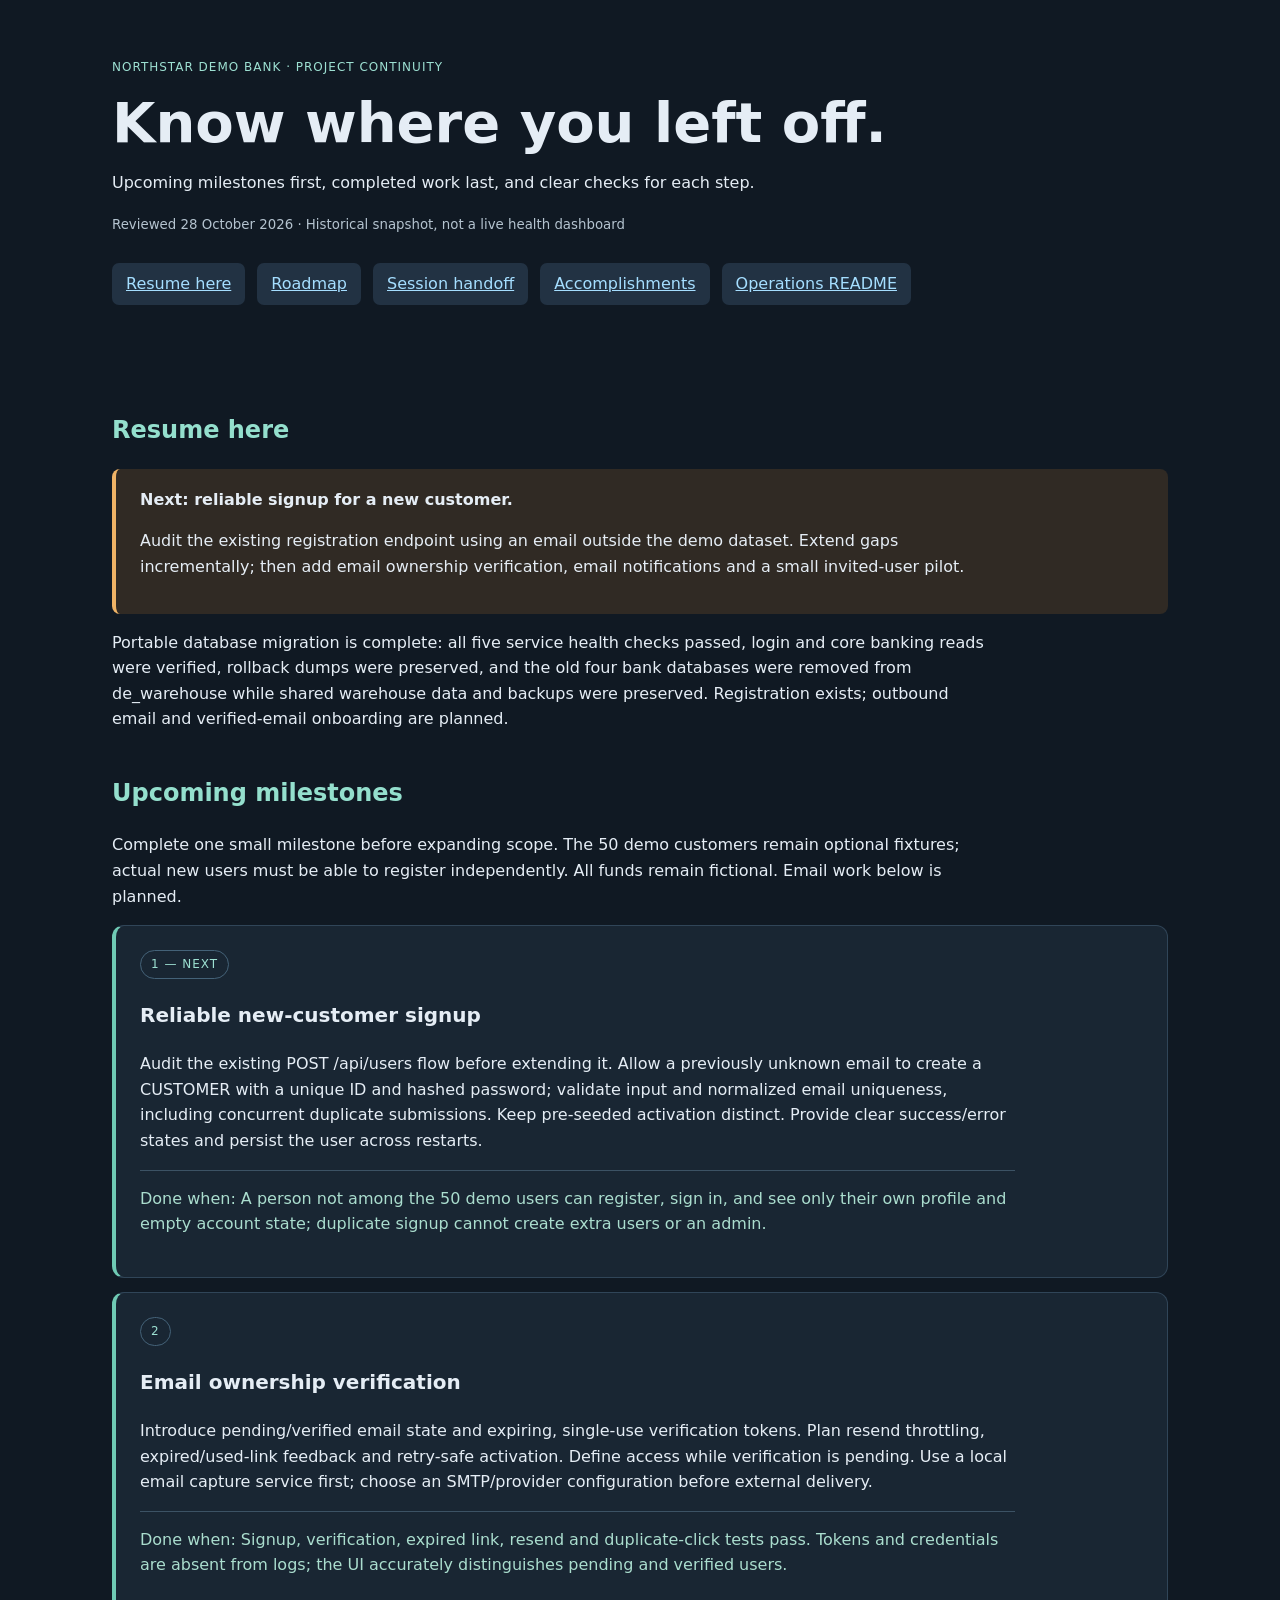
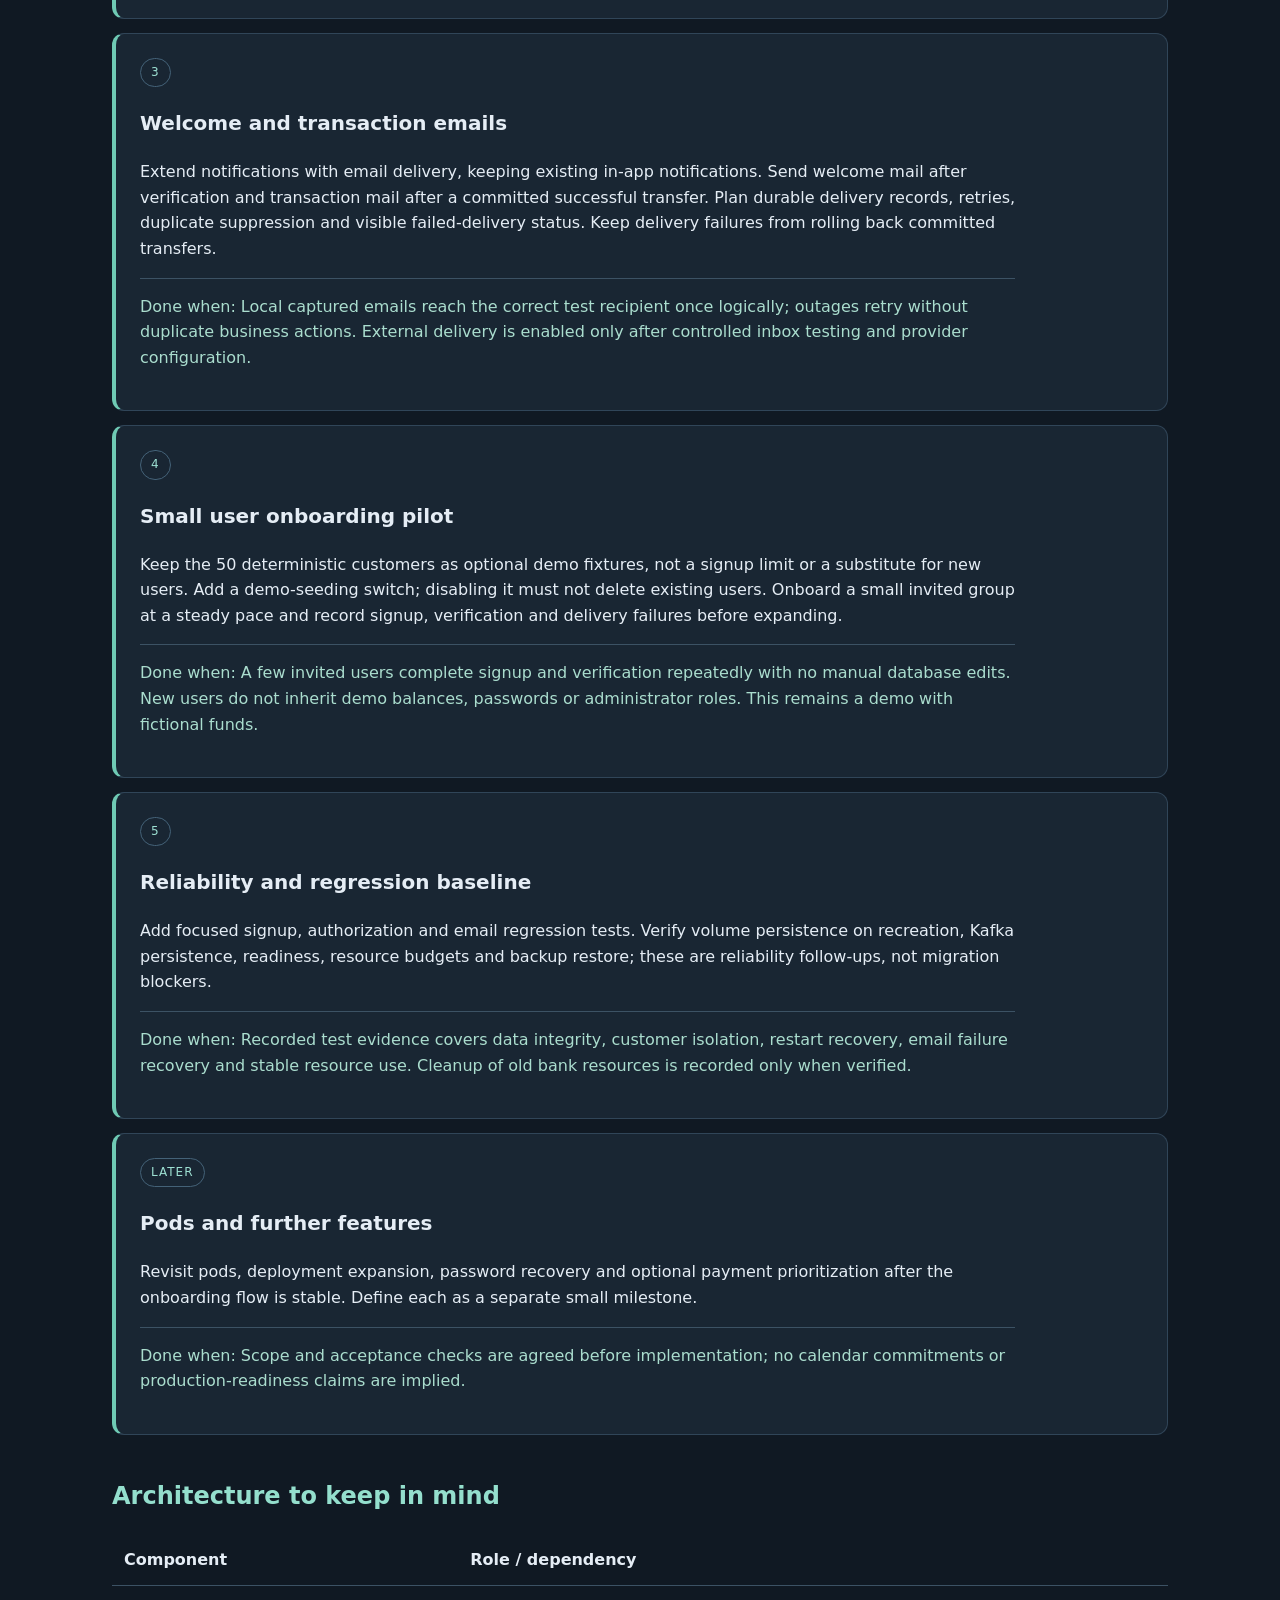
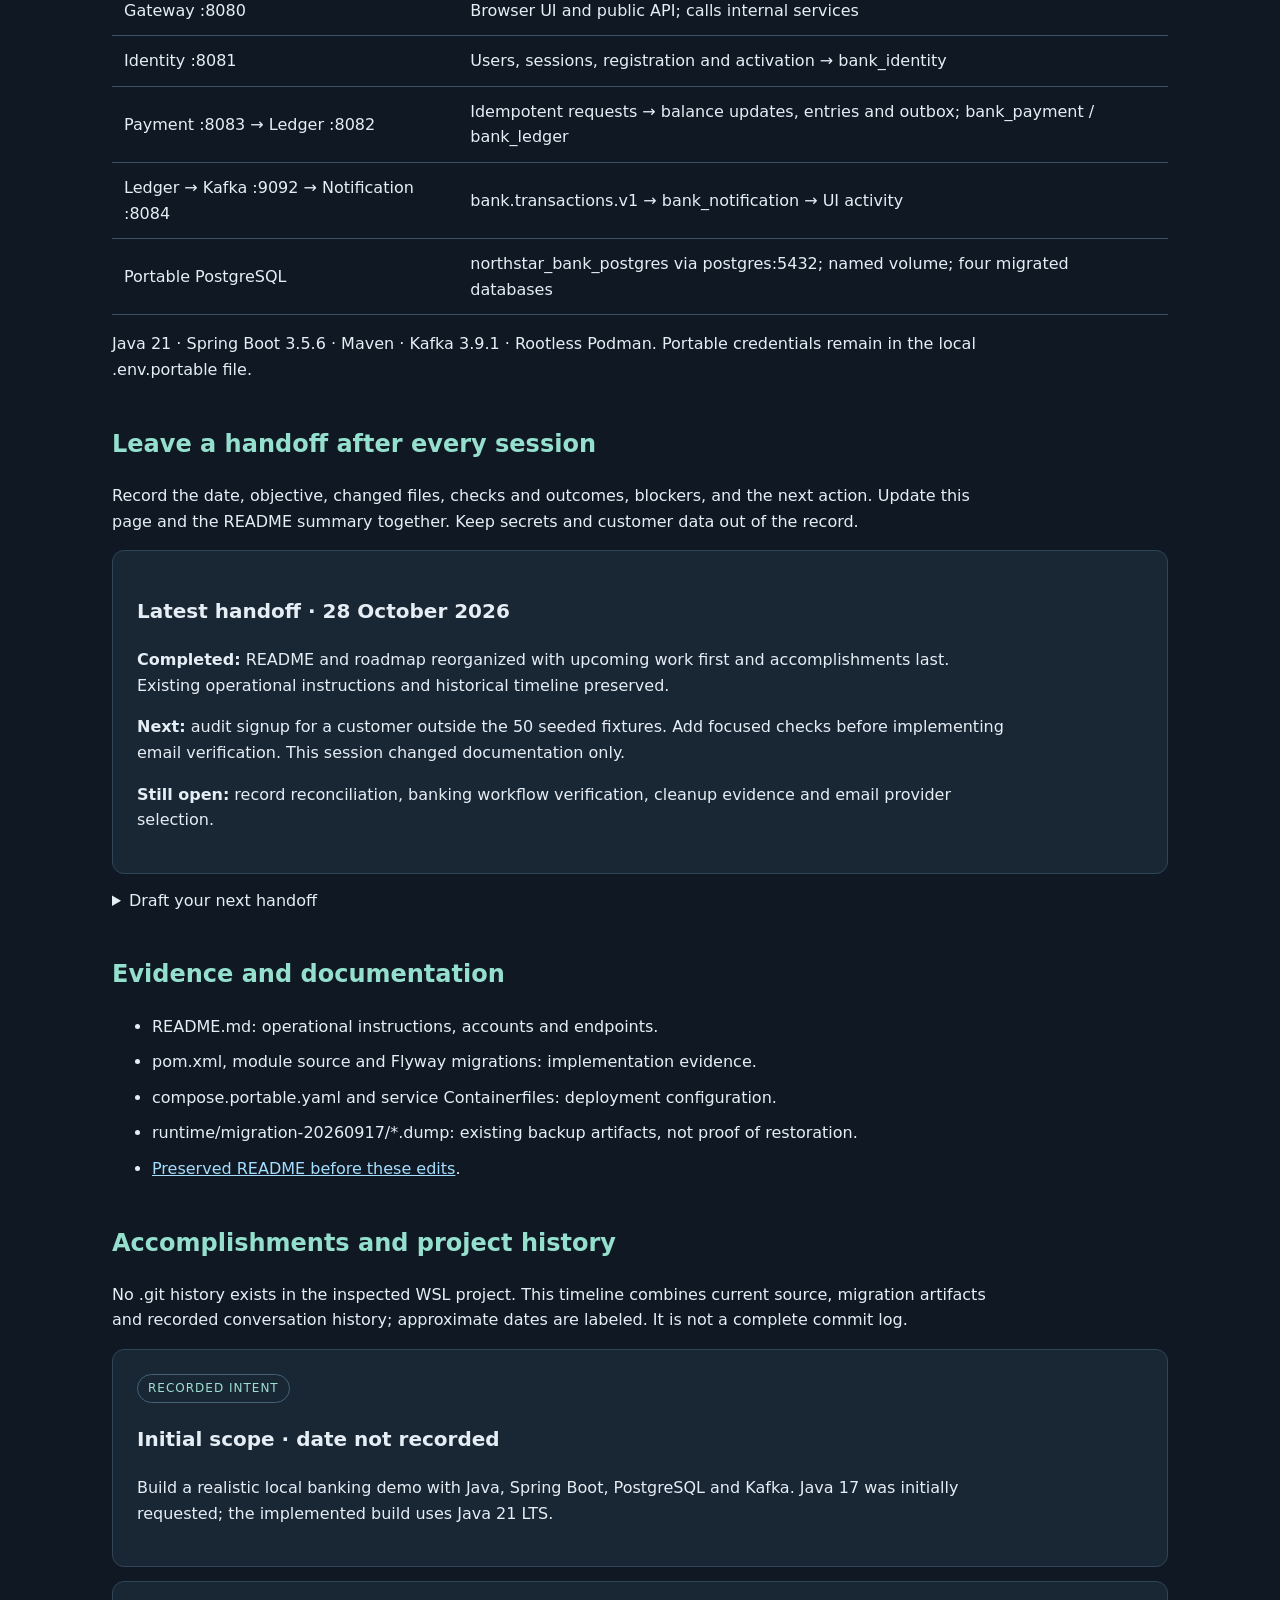
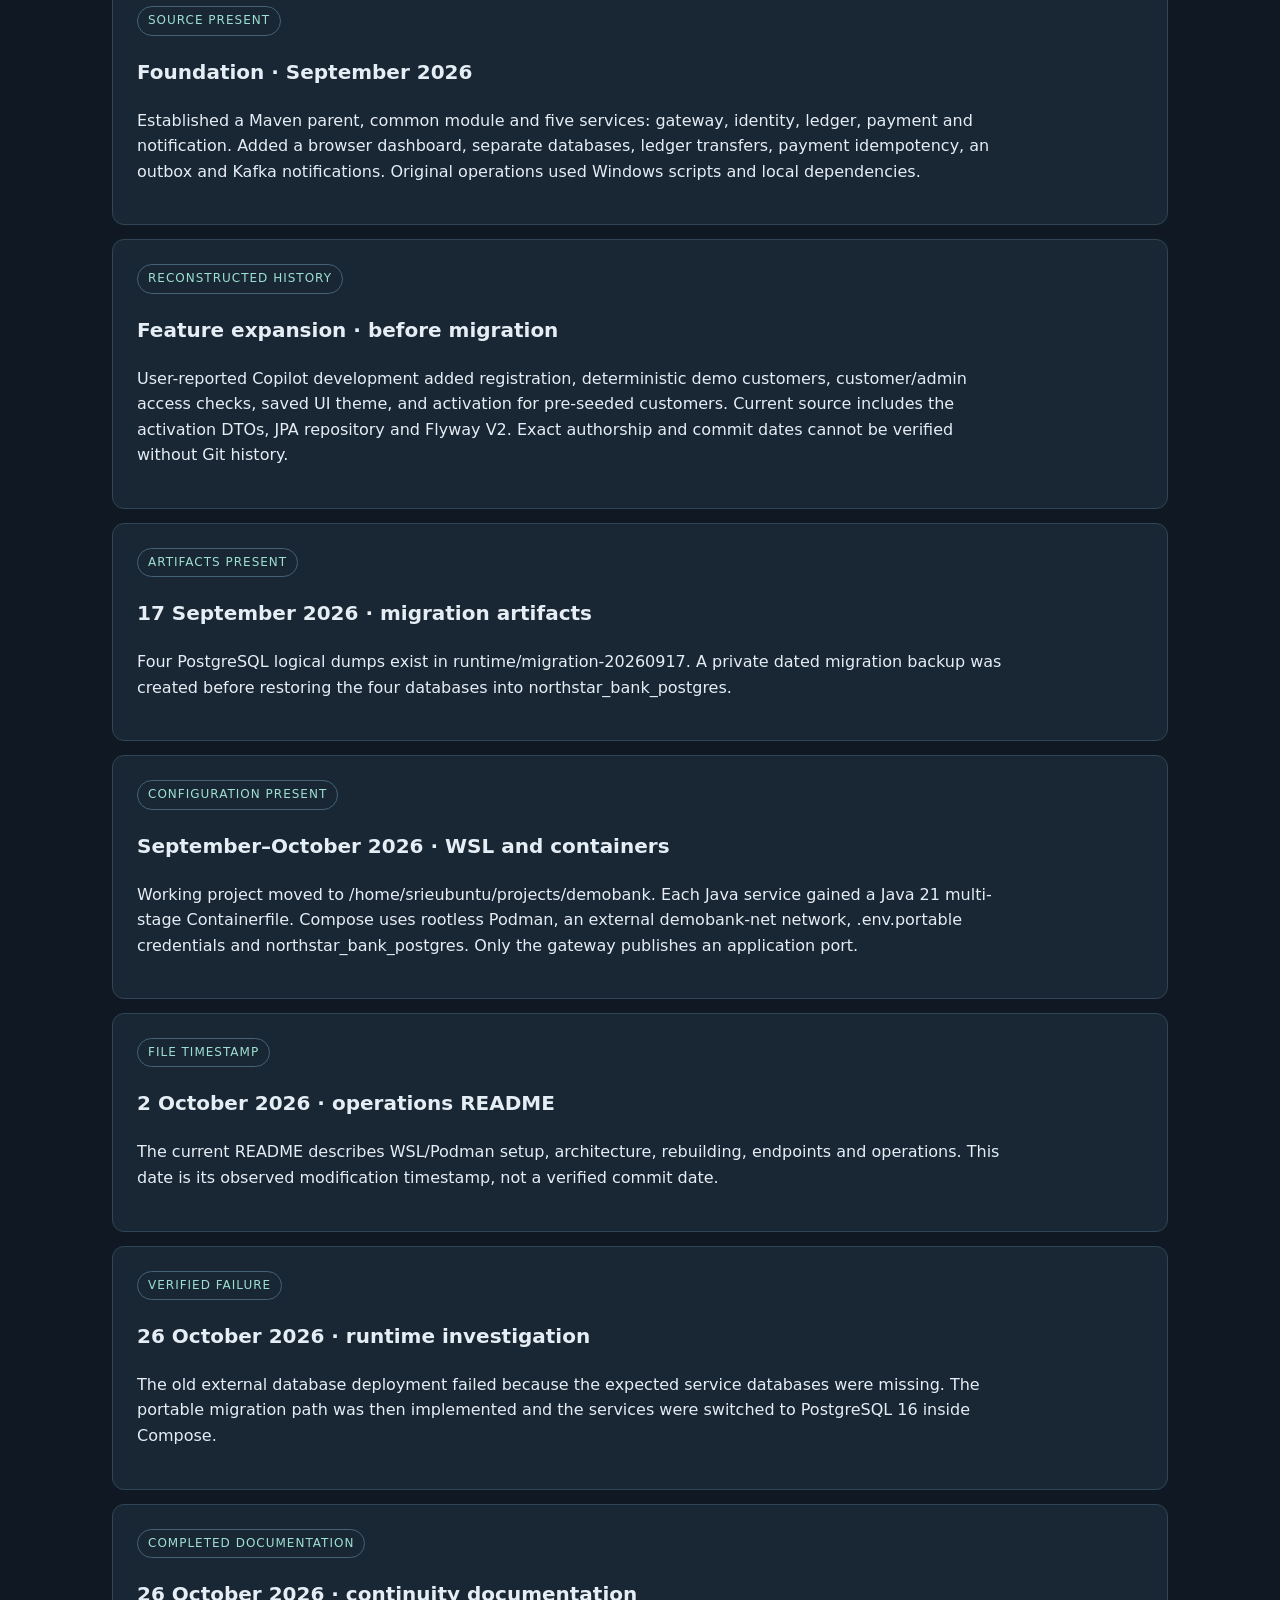
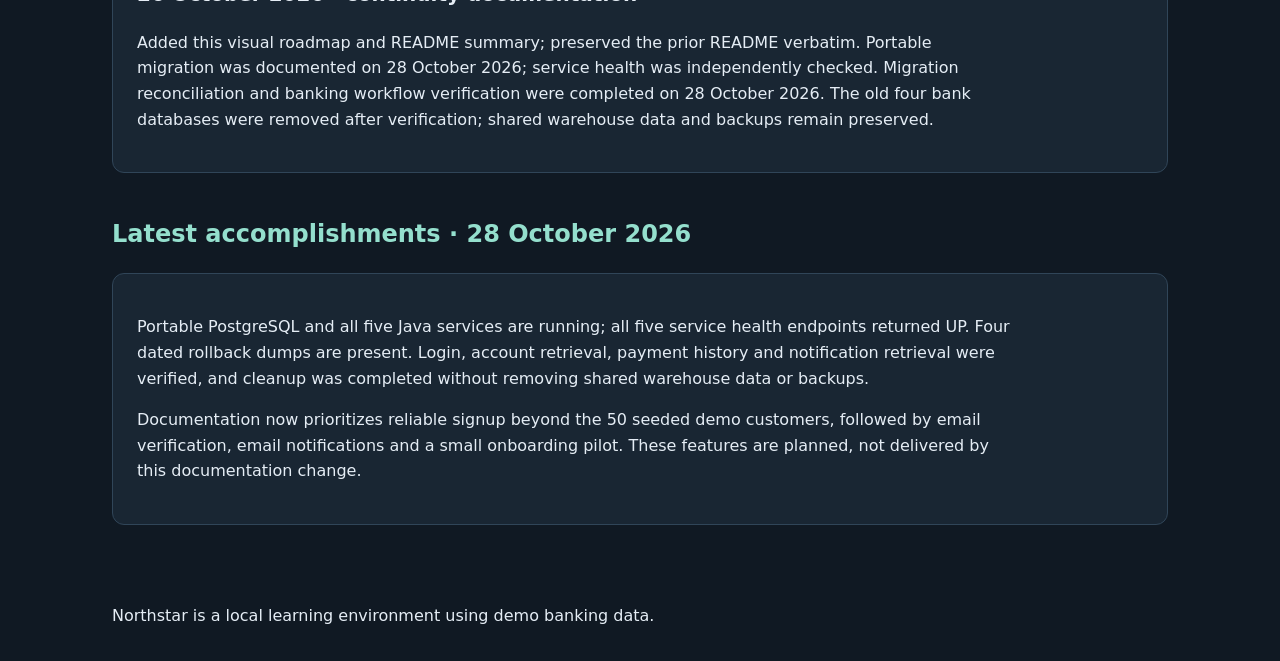
==== docs/roadmap.html @ a7a7243c "Initial Northstar Bank project baseline" ====
<!doctype html><html lang="en"><head><meta charset="utf-8"><meta name="viewport" content="width=device-width,initial-scale=1"><title>Northstar · Project roadmap</title><style>
:root{font-family:system-ui,sans-serif;color:#e5edf5;background:#101923;line-height:1.6}*{box-sizing:border-box}body{margin:0}header,main,footer{max-width:1120px;margin:auto;padding:32px}header{padding-top:58px}h1{font-size:clamp(32px,5vw,56px);line-height:1.1;margin:15px 0}h2{margin-top:42px;color:#94dfcd}h3{font-size:20px}p{max-width:86ch}.eyebrow,.tag{font-size:12px;text-transform:uppercase;letter-spacing:1px;color:#9de0d2}.tag{border:1px solid #446278;border-radius:20px;padding:4px 10px;display:inline-block}nav{display:flex;gap:12px;flex-wrap:wrap;margin-top:26px}a{color:#a5deff}nav a{padding:8px 14px;background:#223243;border-radius:7px}.notice{border-left:4px solid #efb366;background:#302a24;padding:18px 24px;border-radius:8px}.grid{display:grid;grid-template-columns:repeat(2,minmax(0,1fr));gap:18px}article{padding:24px;background:#192633;border:1px solid #304558;border-radius:12px;margin:14px 0}.phase{border-left:4px solid #6fcab4}.exit{border-top:1px solid #3c5264;padding-top:15px;color:#aaddce}li{margin:10px 0}table{width:100%;border-collapse:collapse}td,th{text-align:left;padding:12px;border-bottom:1px solid #3c5264}code{overflow-wrap:anywhere}textarea{width:100%;min-height:200px;background:#101923;color:#e5edf5;border:1px solid #708a9f;padding:14px;font:inherit}button{padding:10px 18px;background:#a0e1d0;color:#11251f;border:0;border-radius:6px;cursor:pointer;margin:12px 10px 0 0}small{color:#b4c3cf}@media(max-width:720px){.grid{grid-template-columns:1fr}header,main,footer{padding:22px}}@media print{body{background:white;color:black}article,.notice{background:white;color:black;break-inside:avoid}h2,a,.tag,.exit{color:#164b46}button,textarea,.draft{display:none}}
</style></head><body><header><div class="eyebrow">Northstar Demo Bank · Project continuity</div><h1>Know where you left off.</h1><p>Upcoming milestones first, completed work last, and clear checks for each step.</p><small>Reviewed 28 October 2026 · Historical snapshot, not a live health dashboard</small><nav><a href="#resume">Resume here</a><a href="#plan">Roadmap</a><a href="#handoff">Session handoff</a><a href="#history">Accomplishments</a><a href="../README.md">Operations README</a></nav></header><main>
<section id="resume"><h2>Resume here</h2><div class="notice"><strong>Next: reliable signup for a new customer.</strong><p>Audit the existing registration endpoint using an email outside the demo dataset. Extend gaps incrementally; then add email ownership verification, email notifications and a small invited-user pilot.</p></div><p>Portable database migration is complete: all five service health checks passed, login and core banking reads were verified, rollback dumps were preserved, and the old four bank databases were removed from de_warehouse while shared warehouse data and backups were preserved. Registration exists; outbound email and verified-email onboarding are planned.</p></section><section id="plan"><h2>Upcoming milestones</h2><p>Complete one small milestone before expanding scope. The 50 demo customers remain optional fixtures; actual new users must be able to register independently. All funds remain fictional. Email work below is planned.</p><article class="phase"><span class="tag">1 — Next</span><h3>Reliable new-customer signup</h3><p>Audit the existing POST /api/users flow before extending it. Allow a previously unknown email to create a CUSTOMER with a unique ID and hashed password; validate input and normalized email uniqueness, including concurrent duplicate submissions. Keep pre-seeded activation distinct. Provide clear success/error states and persist the user across restarts.</p><p class="exit">Done when: A person not among the 50 demo users can register, sign in, and see only their own profile and empty account state; duplicate signup cannot create extra users or an admin.</p></article><article class="phase"><span class="tag">2</span><h3>Email ownership verification</h3><p>Introduce pending/verified email state and expiring, single-use verification tokens. Plan resend throttling, expired/used-link feedback and retry-safe activation. Define access while verification is pending. Use a local email capture service first; choose an SMTP/provider configuration before external delivery.</p><p class="exit">Done when: Signup, verification, expired link, resend and duplicate-click tests pass. Tokens and credentials are absent from logs; the UI accurately distinguishes pending and verified users.</p></article><article class="phase"><span class="tag">3</span><h3>Welcome and transaction emails</h3><p>Extend notifications with email delivery, keeping existing in-app notifications. Send welcome mail after verification and transaction mail after a committed successful transfer. Plan durable delivery records, retries, duplicate suppression and visible failed-delivery status. Keep delivery failures from rolling back committed transfers.</p><p class="exit">Done when: Local captured emails reach the correct test recipient once logically; outages retry without duplicate business actions. External delivery is enabled only after controlled inbox testing and provider configuration.</p></article><article class="phase"><span class="tag">4</span><h3>Small user onboarding pilot</h3><p>Keep the 50 deterministic customers as optional demo fixtures, not a signup limit or a substitute for new users. Add a demo-seeding switch; disabling it must not delete existing users. Onboard a small invited group at a steady pace and record signup, verification and delivery failures before expanding.</p><p class="exit">Done when: A few invited users complete signup and verification repeatedly with no manual database edits. New users do not inherit demo balances, passwords or administrator roles. This remains a demo with fictional funds.</p></article><article class="phase"><span class="tag">5</span><h3>Reliability and regression baseline</h3><p>Add focused signup, authorization and email regression tests. Verify volume persistence on recreation, Kafka persistence, readiness, resource budgets and backup restore; these are reliability follow-ups, not migration blockers.</p><p class="exit">Done when: Recorded test evidence covers data integrity, customer isolation, restart recovery, email failure recovery and stable resource use. Cleanup of old bank resources is recorded only when verified.</p></article><article class="phase"><span class="tag">Later</span><h3>Pods and further features</h3><p>Revisit pods, deployment expansion, password recovery and optional payment prioritization after the onboarding flow is stable. Define each as a separate small milestone.</p><p class="exit">Done when: Scope and acceptance checks are agreed before implementation; no calendar commitments or production-readiness claims are implied.</p></article></section>
<section><h2>Architecture to keep in mind</h2><table><tr><th>Component</th><th>Role / dependency</th></tr><tr><td>Gateway :8080</td><td>Browser UI and public API; calls internal services</td></tr><tr><td>Identity :8081</td><td>Users, sessions, registration and activation → bank_identity</td></tr><tr><td>Payment :8083 → Ledger :8082</td><td>Idempotent requests → balance updates, entries and outbox; bank_payment / bank_ledger</td></tr><tr><td>Ledger → Kafka :9092 → Notification :8084</td><td>bank.transactions.v1 → bank_notification → UI activity</td></tr><tr><td>Portable PostgreSQL</td><td>northstar_bank_postgres via postgres:5432; named volume; four migrated databases</td></tr></table><p>Java 21 · Spring Boot 3.5.6 · Maven · Kafka 3.9.1 · Rootless Podman. Portable credentials remain in the local .env.portable file.</p></section>
<section id="handoff"><h2>Leave a handoff after every session</h2><p>Record the date, objective, changed files, checks and outcomes, blockers, and the next action. Update this page and the README summary together. Keep secrets and customer data out of the record.</p><article><h3>Latest handoff · 28 October 2026</h3><p><strong>Completed:</strong> README and roadmap reorganized with upcoming work first and accomplishments last. Existing operational instructions and historical timeline preserved.</p><p><strong>Next:</strong> audit signup for a customer outside the 50 seeded fixtures. Add focused checks before implementing email verification. This session changed documentation only.</p><p><strong>Still open:</strong> record reconciliation, banking workflow verification, cleanup evidence and email provider selection.</p></article><details class="draft"><summary>Draft your next handoff</summary><p>This scratchpad is temporary. Download your note before leaving; it does not update project files automatically.</p><textarea id="note" aria-label="Session handoff draft">Date:
Objective:
Changed files:
Checks and results:
Remaining blockers:
Next action:
</textarea><button id="download">Download handoff.txt</button><button onclick="window.print()">Print roadmap / save PDF</button></details></section><section><h2>Evidence and documentation</h2><ul><li>README.md: operational instructions, accounts and endpoints.</li><li>pom.xml, module source and Flyway migrations: implementation evidence.</li><li>compose.portable.yaml and service Containerfiles: deployment configuration.</li><li>runtime/migration-20260917/*.dump: existing backup artifacts, not proof of restoration.</li><li><a href="README.before-roadmap-2026-10-26.md">Preserved README before these edits</a>.</li></ul></section><section id="history"><h2>Accomplishments and project history</h2><p>No .git history exists in the inspected WSL project. This timeline combines current source, migration artifacts and recorded conversation history; approximate dates are labeled. It is not a complete commit log.</p><article><span class="tag">Recorded intent</span><h3>Initial scope · date not recorded</h3><p>Build a realistic local banking demo with Java, Spring Boot, PostgreSQL and Kafka. Java 17 was initially requested; the implemented build uses Java 21 LTS.</p></article><article><span class="tag">Source present</span><h3>Foundation · September 2026</h3><p>Established a Maven parent, common module and five services: gateway, identity, ledger, payment and notification. Added a browser dashboard, separate databases, ledger transfers, payment idempotency, an outbox and Kafka notifications. Original operations used Windows scripts and local dependencies.</p></article><article><span class="tag">Reconstructed history</span><h3>Feature expansion · before migration</h3><p>User-reported Copilot development added registration, deterministic demo customers, customer/admin access checks, saved UI theme, and activation for pre-seeded customers. Current source includes the activation DTOs, JPA repository and Flyway V2. Exact authorship and commit dates cannot be verified without Git history.</p></article><article><span class="tag">Artifacts present</span><h3>17 September 2026 · migration artifacts</h3><p>Four PostgreSQL logical dumps exist in runtime/migration-20260917. A private dated migration backup was created before restoring the four databases into northstar_bank_postgres.</p></article><article><span class="tag">Configuration present</span><h3>September–October 2026 · WSL and containers</h3><p>Working project moved to /home/srieubuntu/projects/demobank. Each Java service gained a Java 21 multi-stage Containerfile. Compose uses rootless Podman, an external demobank-net network, .env.portable credentials and northstar_bank_postgres. Only the gateway publishes an application port.</p></article><article><span class="tag">File timestamp</span><h3>2 October 2026 · operations README</h3><p>The current README describes WSL/Podman setup, architecture, rebuilding, endpoints and operations. This date is its observed modification timestamp, not a verified commit date.</p></article><article><span class="tag">Verified failure</span><h3>26 October 2026 · runtime investigation</h3><p>The old external database deployment failed because the expected service databases were missing. The portable migration path was then implemented and the services were switched to PostgreSQL 16 inside Compose.</p></article><article><span class="tag">Completed documentation</span><h3>26 October 2026 · continuity documentation</h3><p>Added this visual roadmap and README summary; preserved the prior README verbatim. Portable migration was documented on 28 October 2026; service health was independently checked. Migration reconciliation and banking workflow verification were completed on 28 October 2026. The old four bank databases were removed after verification; shared warehouse data and backups remain preserved.</p></article></section><section id="completed"><h2>Latest accomplishments · 28 October 2026</h2><article><p>Portable PostgreSQL and all five Java services are running; all five service health endpoints returned UP. Four dated rollback dumps are present. Login, account retrieval, payment history and notification retrieval were verified, and cleanup was completed without removing shared warehouse data or backups.</p><p>Documentation now prioritizes reliable signup beyond the 50 seeded demo customers, followed by email verification, email notifications and a small onboarding pilot. These features are planned, not delivered by this documentation change.</p></article></section></main><footer>Northstar is a local learning environment using demo banking data.</footer><script>document.getElementById('download').onclick=()=>{const u=URL.createObjectURL(new Blob([document.getElementById('note').value],{type:'text/plain'}));const a=document.createElement('a');a.href=u;a.download='northstar-handoff.txt';a.click();setTimeout(()=>URL.revokeObjectURL(u),1000)};</script></body></html>
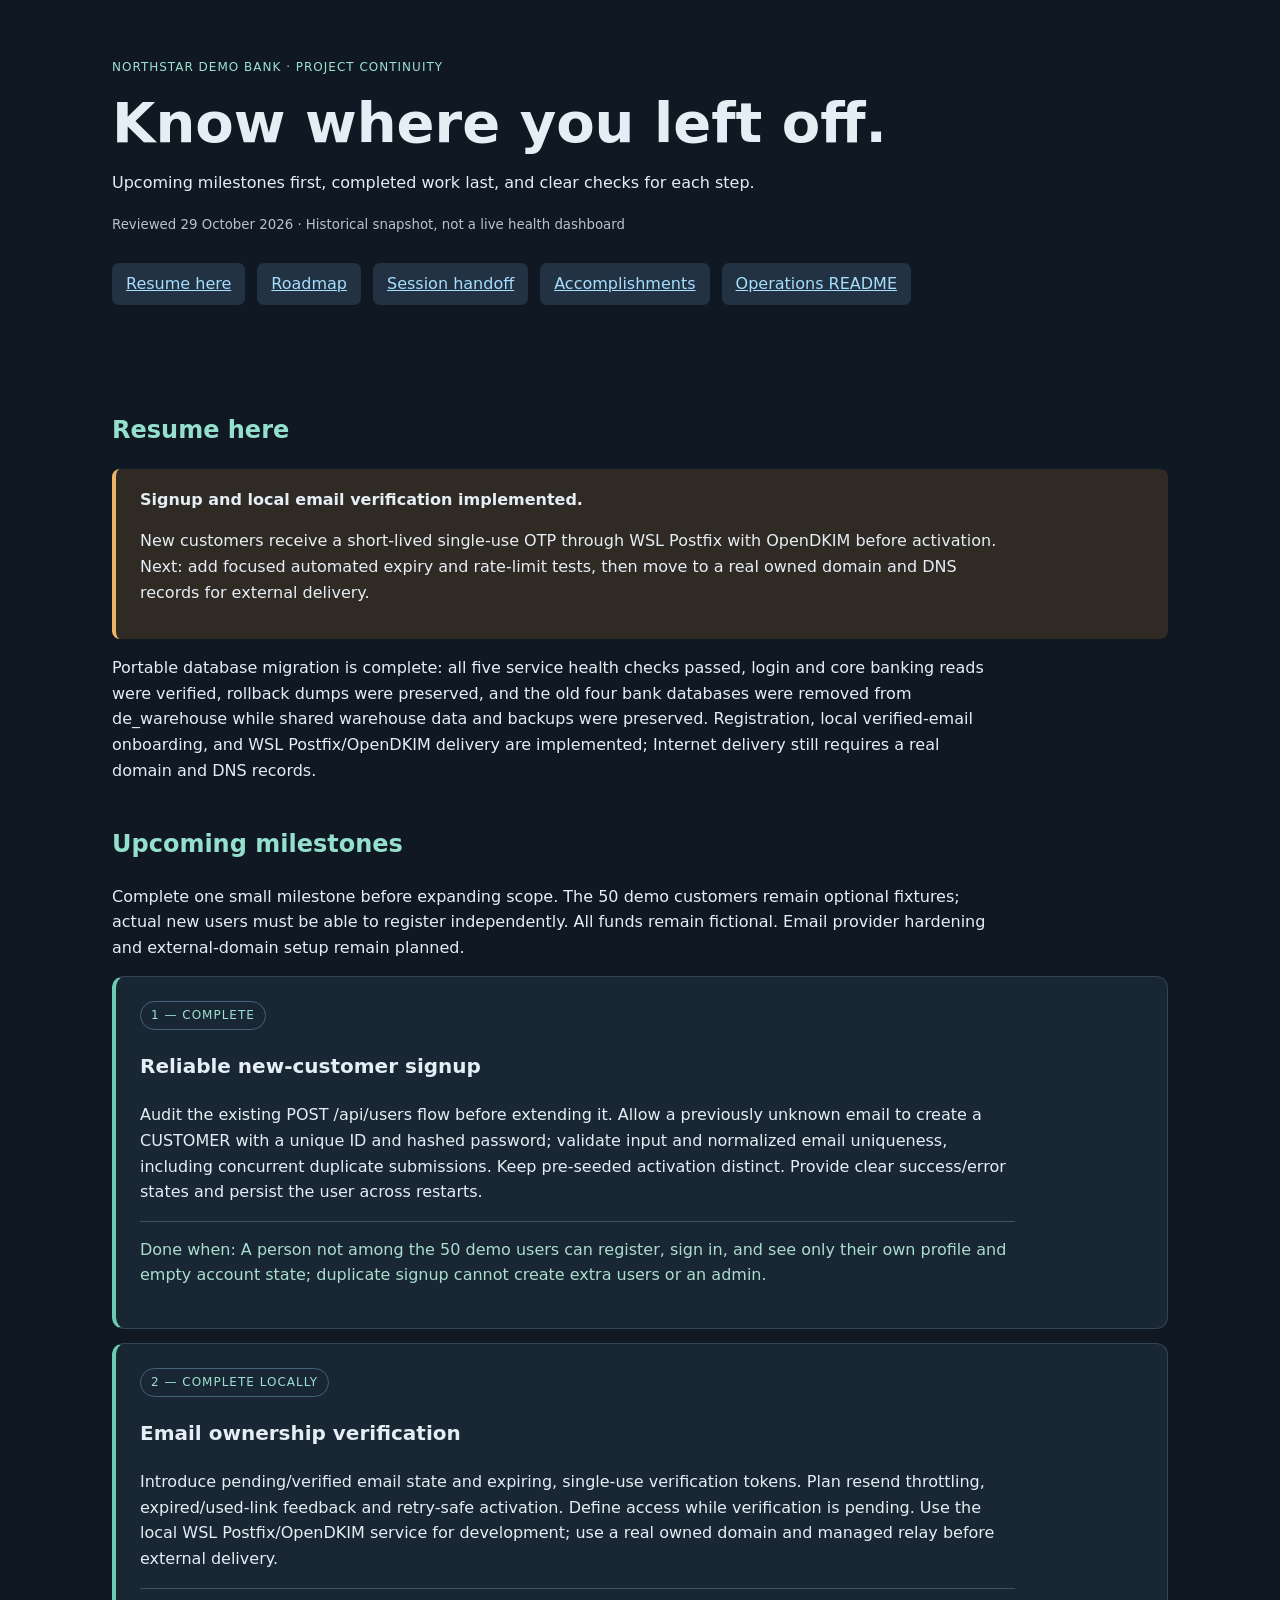
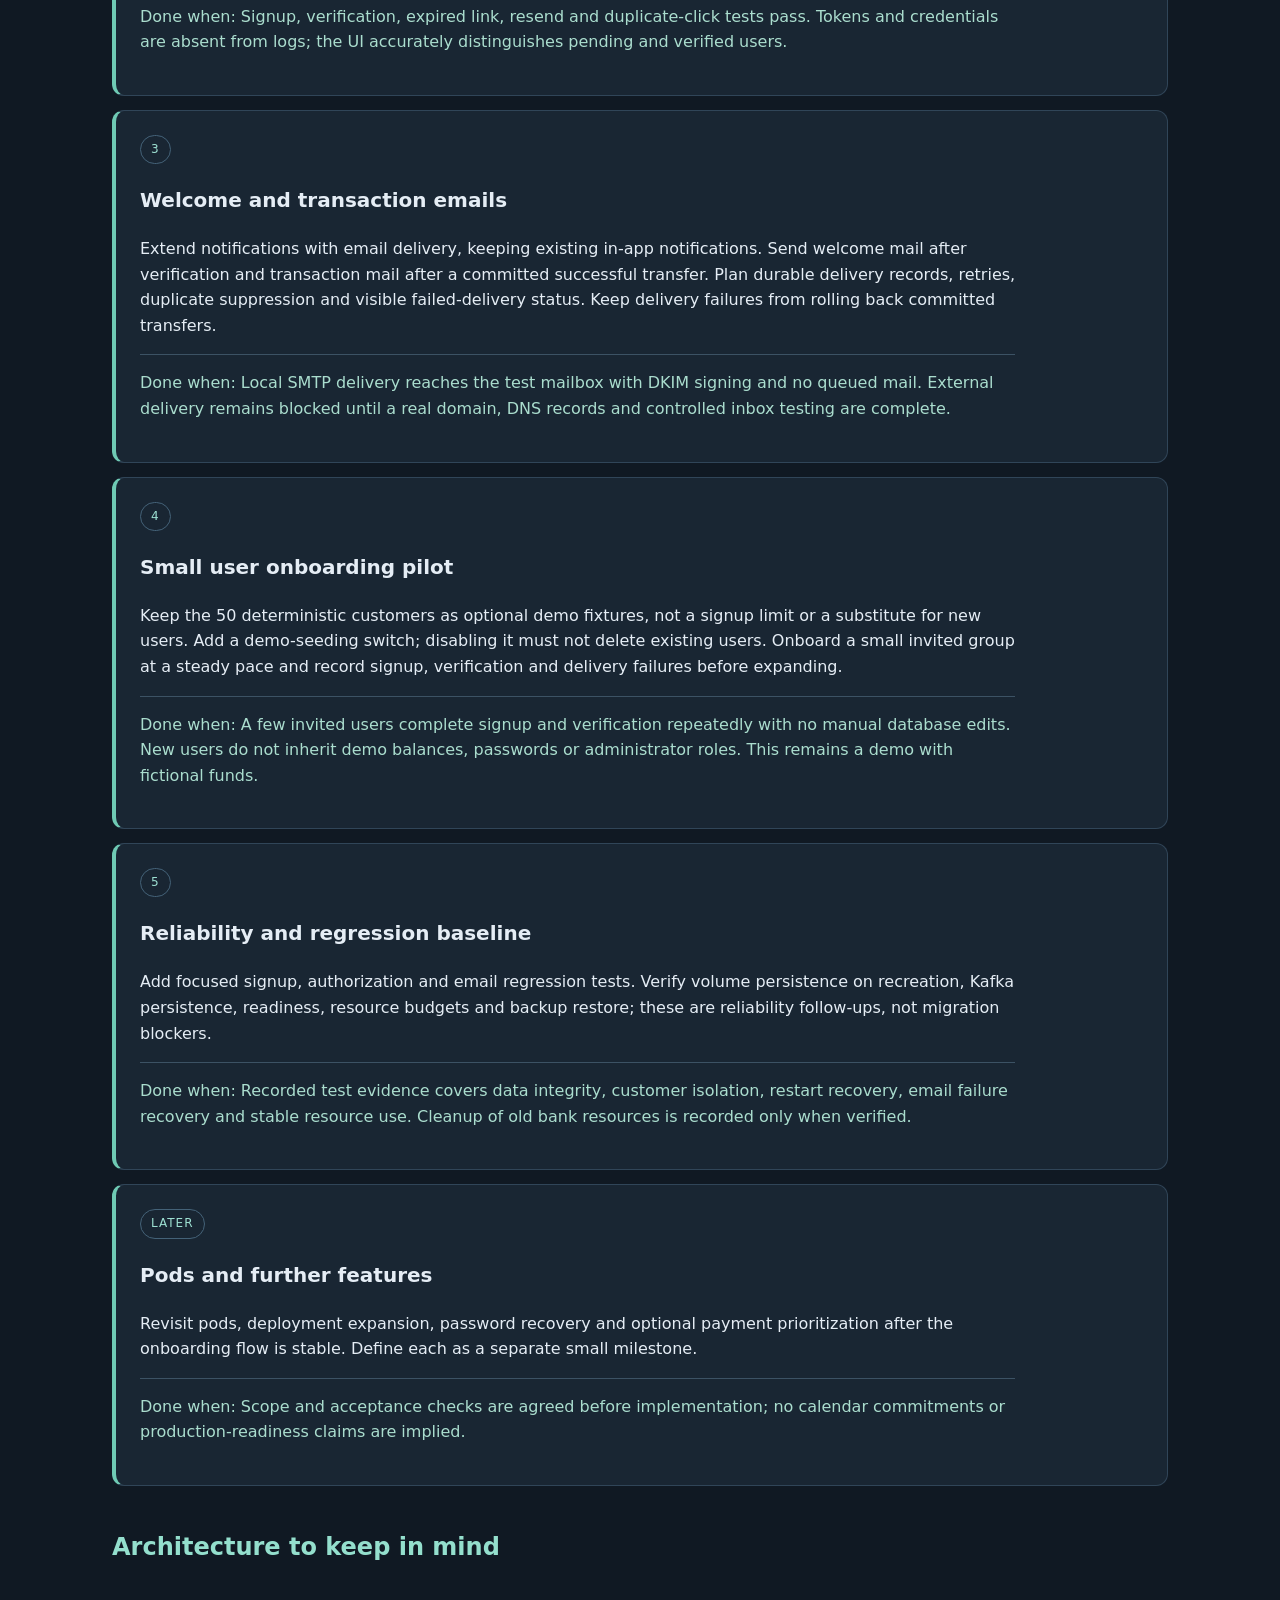
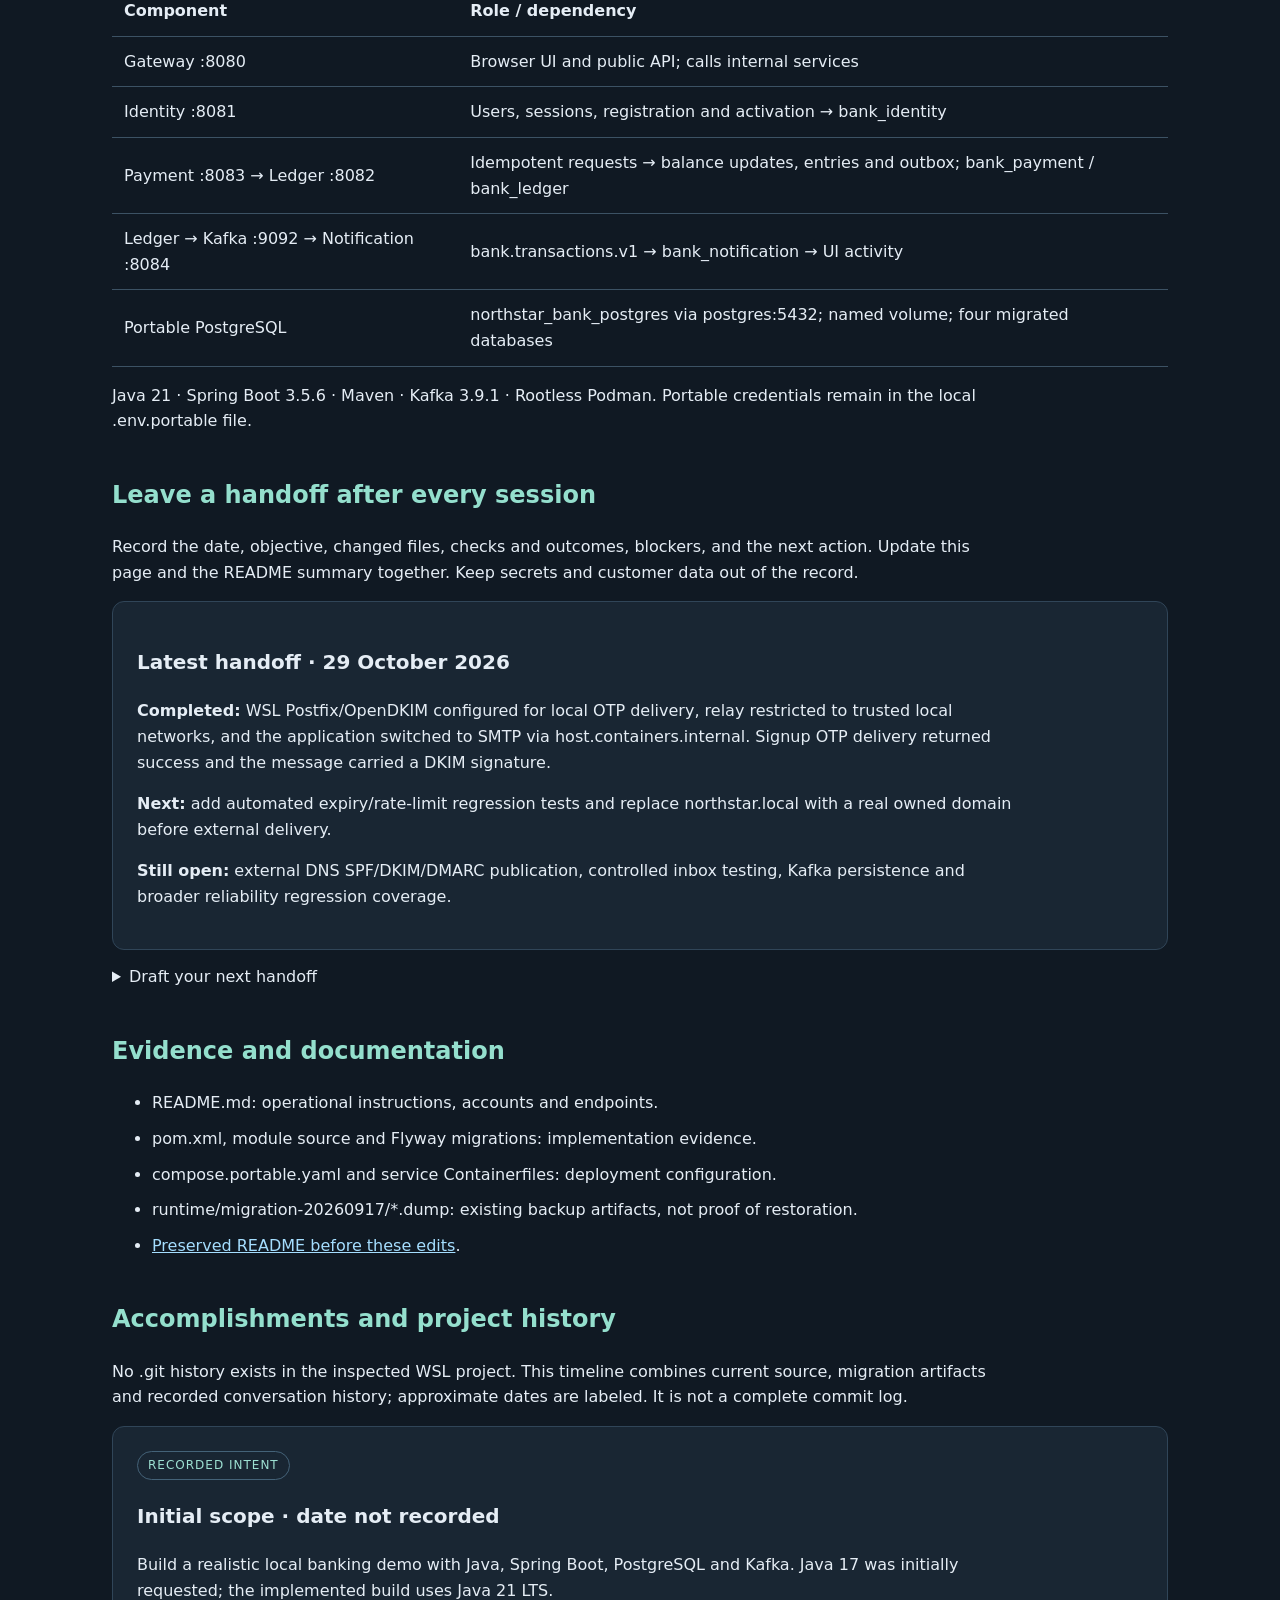
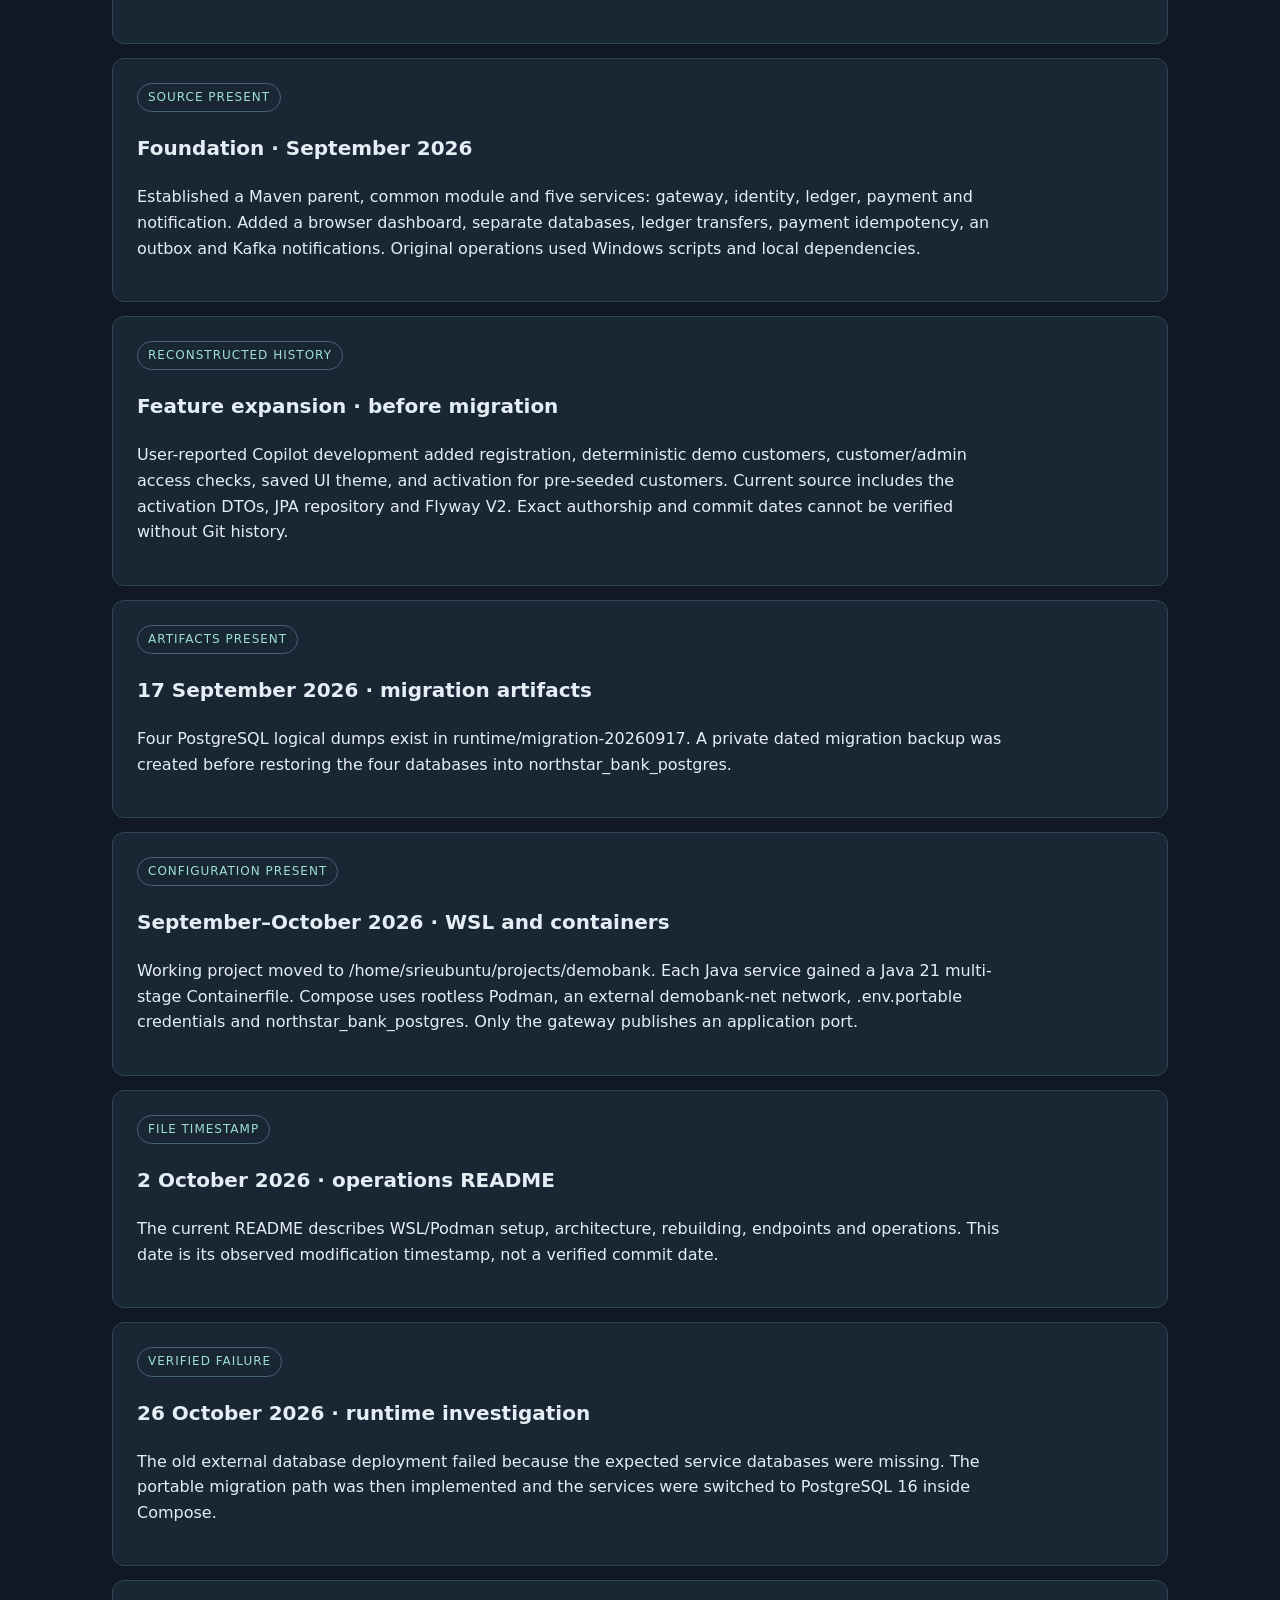
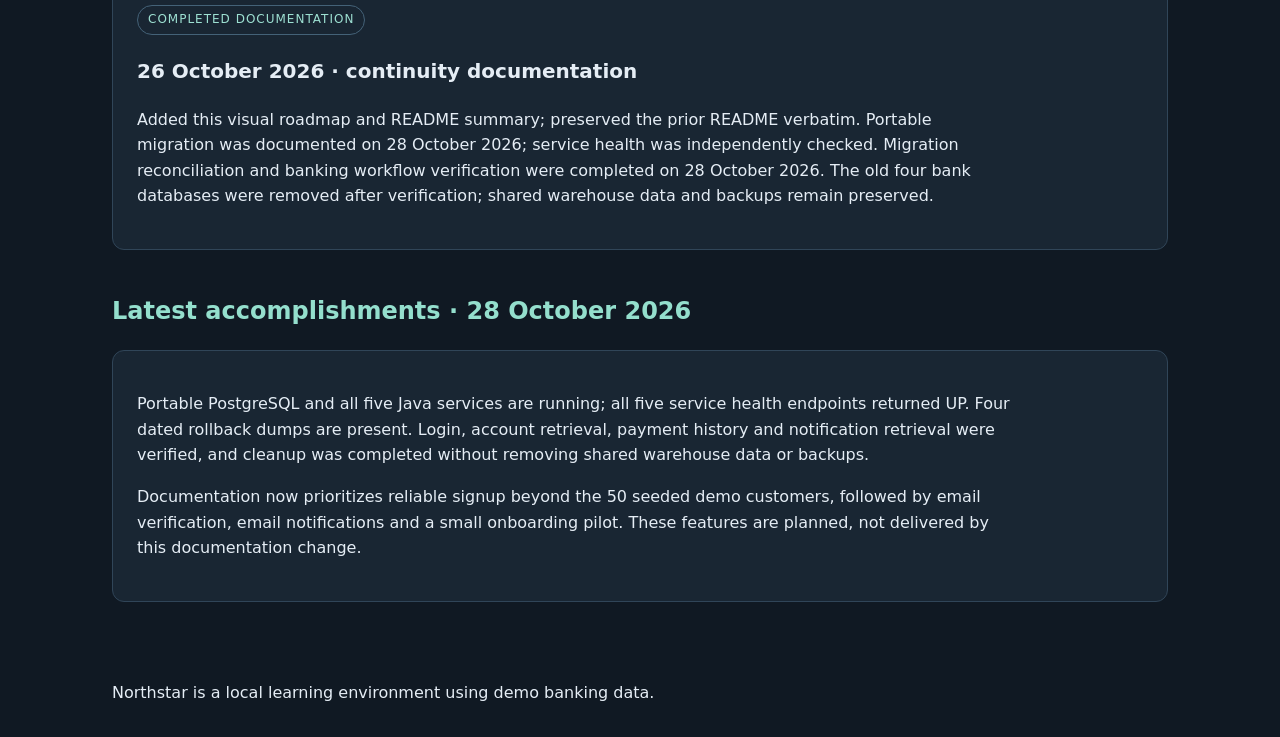
==== commit d25b0727: "Complete local OTP email delivery stage Configure WSL Postfix and OpenDKIM for restricted local tran" ====
--- a/docs/roadmap.html
+++ b/docs/roadmap.html
@@ -1,9 +1,9 @@
 <!doctype html><html lang="en"><head><meta charset="utf-8"><meta name="viewport" content="width=device-width,initial-scale=1"><title>Northstar · Project roadmap</title><style>
 :root{font-family:system-ui,sans-serif;color:#e5edf5;background:#101923;line-height:1.6}*{box-sizing:border-box}body{margin:0}header,main,footer{max-width:1120px;margin:auto;padding:32px}header{padding-top:58px}h1{font-size:clamp(32px,5vw,56px);line-height:1.1;margin:15px 0}h2{margin-top:42px;color:#94dfcd}h3{font-size:20px}p{max-width:86ch}.eyebrow,.tag{font-size:12px;text-transform:uppercase;letter-spacing:1px;color:#9de0d2}.tag{border:1px solid #446278;border-radius:20px;padding:4px 10px;display:inline-block}nav{display:flex;gap:12px;flex-wrap:wrap;margin-top:26px}a{color:#a5deff}nav a{padding:8px 14px;background:#223243;border-radius:7px}.notice{border-left:4px solid #efb366;background:#302a24;padding:18px 24px;border-radius:8px}.grid{display:grid;grid-template-columns:repeat(2,minmax(0,1fr));gap:18px}article{padding:24px;background:#192633;border:1px solid #304558;border-radius:12px;margin:14px 0}.phase{border-left:4px solid #6fcab4}.exit{border-top:1px solid #3c5264;padding-top:15px;color:#aaddce}li{margin:10px 0}table{width:100%;border-collapse:collapse}td,th{text-align:left;padding:12px;border-bottom:1px solid #3c5264}code{overflow-wrap:anywhere}textarea{width:100%;min-height:200px;background:#101923;color:#e5edf5;border:1px solid #708a9f;padding:14px;font:inherit}button{padding:10px 18px;background:#a0e1d0;color:#11251f;border:0;border-radius:6px;cursor:pointer;margin:12px 10px 0 0}small{color:#b4c3cf}@media(max-width:720px){.grid{grid-template-columns:1fr}header,main,footer{padding:22px}}@media print{body{background:white;color:black}article,.notice{background:white;color:black;break-inside:avoid}h2,a,.tag,.exit{color:#164b46}button,textarea,.draft{display:none}}
-</style></head><body><header><div class="eyebrow">Northstar Demo Bank · Project continuity</div><h1>Know where you left off.</h1><p>Upcoming milestones first, completed work last, and clear checks for each step.</p><small>Reviewed 28 October 2026 · Historical snapshot, not a live health dashboard</small><nav><a href="#resume">Resume here</a><a href="#plan">Roadmap</a><a href="#handoff">Session handoff</a><a href="#history">Accomplishments</a><a href="../README.md">Operations README</a></nav></header><main>
-<section id="resume"><h2>Resume here</h2><div class="notice"><strong>Next: reliable signup for a new customer.</strong><p>Audit the existing registration endpoint using an email outside the demo dataset. Extend gaps incrementally; then add email ownership verification, email notifications and a small invited-user pilot.</p></div><p>Portable database migration is complete: all five service health checks passed, login and core banking reads were verified, rollback dumps were preserved, and the old four bank databases were removed from de_warehouse while shared warehouse data and backups were preserved. Registration exists; outbound email and verified-email onboarding are planned.</p></section><section id="plan"><h2>Upcoming milestones</h2><p>Complete one small milestone before expanding scope. The 50 demo customers remain optional fixtures; actual new users must be able to register independently. All funds remain fictional. Email work below is planned.</p><article class="phase"><span class="tag">1 — Next</span><h3>Reliable new-customer signup</h3><p>Audit the existing POST /api/users flow before extending it. Allow a previously unknown email to create a CUSTOMER with a unique ID and hashed password; validate input and normalized email uniqueness, including concurrent duplicate submissions. Keep pre-seeded activation distinct. Provide clear success/error states and persist the user across restarts.</p><p class="exit">Done when: A person not among the 50 demo users can register, sign in, and see only their own profile and empty account state; duplicate signup cannot create extra users or an admin.</p></article><article class="phase"><span class="tag">2</span><h3>Email ownership verification</h3><p>Introduce pending/verified email state and expiring, single-use verification tokens. Plan resend throttling, expired/used-link feedback and retry-safe activation. Define access while verification is pending. Use a local email capture service first; choose an SMTP/provider configuration before external delivery.</p><p class="exit">Done when: Signup, verification, expired link, resend and duplicate-click tests pass. Tokens and credentials are absent from logs; the UI accurately distinguishes pending and verified users.</p></article><article class="phase"><span class="tag">3</span><h3>Welcome and transaction emails</h3><p>Extend notifications with email delivery, keeping existing in-app notifications. Send welcome mail after verification and transaction mail after a committed successful transfer. Plan durable delivery records, retries, duplicate suppression and visible failed-delivery status. Keep delivery failures from rolling back committed transfers.</p><p class="exit">Done when: Local captured emails reach the correct test recipient once logically; outages retry without duplicate business actions. External delivery is enabled only after controlled inbox testing and provider configuration.</p></article><article class="phase"><span class="tag">4</span><h3>Small user onboarding pilot</h3><p>Keep the 50 deterministic customers as optional demo fixtures, not a signup limit or a substitute for new users. Add a demo-seeding switch; disabling it must not delete existing users. Onboard a small invited group at a steady pace and record signup, verification and delivery failures before expanding.</p><p class="exit">Done when: A few invited users complete signup and verification repeatedly with no manual database edits. New users do not inherit demo balances, passwords or administrator roles. This remains a demo with fictional funds.</p></article><article class="phase"><span class="tag">5</span><h3>Reliability and regression baseline</h3><p>Add focused signup, authorization and email regression tests. Verify volume persistence on recreation, Kafka persistence, readiness, resource budgets and backup restore; these are reliability follow-ups, not migration blockers.</p><p class="exit">Done when: Recorded test evidence covers data integrity, customer isolation, restart recovery, email failure recovery and stable resource use. Cleanup of old bank resources is recorded only when verified.</p></article><article class="phase"><span class="tag">Later</span><h3>Pods and further features</h3><p>Revisit pods, deployment expansion, password recovery and optional payment prioritization after the onboarding flow is stable. Define each as a separate small milestone.</p><p class="exit">Done when: Scope and acceptance checks are agreed before implementation; no calendar commitments or production-readiness claims are implied.</p></article></section>
+</style></head><body><header><div class="eyebrow">Northstar Demo Bank · Project continuity</div><h1>Know where you left off.</h1><p>Upcoming milestones first, completed work last, and clear checks for each step.</p><small>Reviewed 29 October 2026 · Historical snapshot, not a live health dashboard</small><nav><a href="#resume">Resume here</a><a href="#plan">Roadmap</a><a href="#handoff">Session handoff</a><a href="#history">Accomplishments</a><a href="../README.md">Operations README</a></nav></header><main>
+<section id="resume"><h2>Resume here</h2><div class="notice"><strong>Signup and local email verification implemented.</strong><p>New customers receive a short-lived single-use OTP through WSL Postfix with OpenDKIM before activation. Next: add focused automated expiry and rate-limit tests, then move to a real owned domain and DNS records for external delivery.</p></div><p>Portable database migration is complete: all five service health checks passed, login and core banking reads were verified, rollback dumps were preserved, and the old four bank databases were removed from de_warehouse while shared warehouse data and backups were preserved. Registration, local verified-email onboarding, and WSL Postfix/OpenDKIM delivery are implemented; Internet delivery still requires a real domain and DNS records.</p></section><section id="plan"><h2>Upcoming milestones</h2><p>Complete one small milestone before expanding scope. The 50 demo customers remain optional fixtures; actual new users must be able to register independently. All funds remain fictional. Email provider hardening and external-domain setup remain planned.</p><article class="phase"><span class="tag">1 — Complete</span><h3>Reliable new-customer signup</h3><p>Audit the existing POST /api/users flow before extending it. Allow a previously unknown email to create a CUSTOMER with a unique ID and hashed password; validate input and normalized email uniqueness, including concurrent duplicate submissions. Keep pre-seeded activation distinct. Provide clear success/error states and persist the user across restarts.</p><p class="exit">Done when: A person not among the 50 demo users can register, sign in, and see only their own profile and empty account state; duplicate signup cannot create extra users or an admin.</p></article><article class="phase"><span class="tag">2 — Complete locally</span><h3>Email ownership verification</h3><p>Introduce pending/verified email state and expiring, single-use verification tokens. Plan resend throttling, expired/used-link feedback and retry-safe activation. Define access while verification is pending. Use the local WSL Postfix/OpenDKIM service for development; use a real owned domain and managed relay before external delivery.</p><p class="exit">Done when: Signup, verification, expired link, resend and duplicate-click tests pass. Tokens and credentials are absent from logs; the UI accurately distinguishes pending and verified users.</p></article><article class="phase"><span class="tag">3</span><h3>Welcome and transaction emails</h3><p>Extend notifications with email delivery, keeping existing in-app notifications. Send welcome mail after verification and transaction mail after a committed successful transfer. Plan durable delivery records, retries, duplicate suppression and visible failed-delivery status. Keep delivery failures from rolling back committed transfers.</p><p class="exit">Done when: Local SMTP delivery reaches the test mailbox with DKIM signing and no queued mail. External delivery remains blocked until a real domain, DNS records and controlled inbox testing are complete.</p></article><article class="phase"><span class="tag">4</span><h3>Small user onboarding pilot</h3><p>Keep the 50 deterministic customers as optional demo fixtures, not a signup limit or a substitute for new users. Add a demo-seeding switch; disabling it must not delete existing users. Onboard a small invited group at a steady pace and record signup, verification and delivery failures before expanding.</p><p class="exit">Done when: A few invited users complete signup and verification repeatedly with no manual database edits. New users do not inherit demo balances, passwords or administrator roles. This remains a demo with fictional funds.</p></article><article class="phase"><span class="tag">5</span><h3>Reliability and regression baseline</h3><p>Add focused signup, authorization and email regression tests. Verify volume persistence on recreation, Kafka persistence, readiness, resource budgets and backup restore; these are reliability follow-ups, not migration blockers.</p><p class="exit">Done when: Recorded test evidence covers data integrity, customer isolation, restart recovery, email failure recovery and stable resource use. Cleanup of old bank resources is recorded only when verified.</p></article><article class="phase"><span class="tag">Later</span><h3>Pods and further features</h3><p>Revisit pods, deployment expansion, password recovery and optional payment prioritization after the onboarding flow is stable. Define each as a separate small milestone.</p><p class="exit">Done when: Scope and acceptance checks are agreed before implementation; no calendar commitments or production-readiness claims are implied.</p></article></section>
 <section><h2>Architecture to keep in mind</h2><table><tr><th>Component</th><th>Role / dependency</th></tr><tr><td>Gateway :8080</td><td>Browser UI and public API; calls internal services</td></tr><tr><td>Identity :8081</td><td>Users, sessions, registration and activation → bank_identity</td></tr><tr><td>Payment :8083 → Ledger :8082</td><td>Idempotent requests → balance updates, entries and outbox; bank_payment / bank_ledger</td></tr><tr><td>Ledger → Kafka :9092 → Notification :8084</td><td>bank.transactions.v1 → bank_notification → UI activity</td></tr><tr><td>Portable PostgreSQL</td><td>northstar_bank_postgres via postgres:5432; named volume; four migrated databases</td></tr></table><p>Java 21 · Spring Boot 3.5.6 · Maven · Kafka 3.9.1 · Rootless Podman. Portable credentials remain in the local .env.portable file.</p></section>
-<section id="handoff"><h2>Leave a handoff after every session</h2><p>Record the date, objective, changed files, checks and outcomes, blockers, and the next action. Update this page and the README summary together. Keep secrets and customer data out of the record.</p><article><h3>Latest handoff · 28 October 2026</h3><p><strong>Completed:</strong> README and roadmap reorganized with upcoming work first and accomplishments last. Existing operational instructions and historical timeline preserved.</p><p><strong>Next:</strong> audit signup for a customer outside the 50 seeded fixtures. Add focused checks before implementing email verification. This session changed documentation only.</p><p><strong>Still open:</strong> record reconciliation, banking workflow verification, cleanup evidence and email provider selection.</p></article><details class="draft"><summary>Draft your next handoff</summary><p>This scratchpad is temporary. Download your note before leaving; it does not update project files automatically.</p><textarea id="note" aria-label="Session handoff draft">Date:
+<section id="handoff"><h2>Leave a handoff after every session</h2><p>Record the date, objective, changed files, checks and outcomes, blockers, and the next action. Update this page and the README summary together. Keep secrets and customer data out of the record.</p><article><h3>Latest handoff · 29 October 2026</h3><p><strong>Completed:</strong> WSL Postfix/OpenDKIM configured for local OTP delivery, relay restricted to trusted local networks, and the application switched to SMTP via host.containers.internal. Signup OTP delivery returned success and the message carried a DKIM signature.</p><p><strong>Next:</strong> add automated expiry/rate-limit regression tests and replace northstar.local with a real owned domain before external delivery.</p><p><strong>Still open:</strong> external DNS SPF/DKIM/DMARC publication, controlled inbox testing, Kafka persistence and broader reliability regression coverage.</p></article><details class="draft"><summary>Draft your next handoff</summary><p>This scratchpad is temporary. Download your note before leaving; it does not update project files automatically.</p><textarea id="note" aria-label="Session handoff draft">Date:
 Objective:
 Changed files:
 Checks and results:
